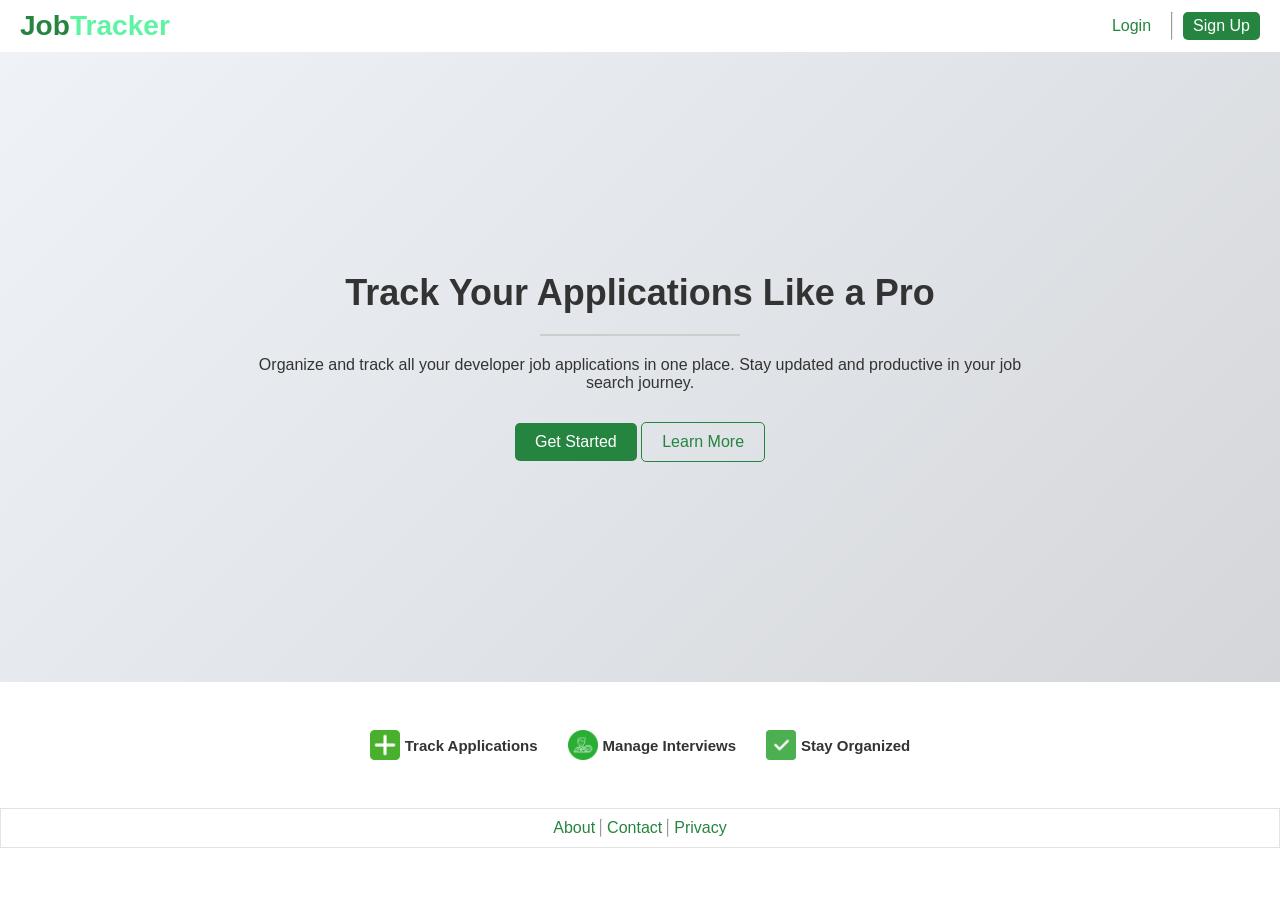
==== index.html @ 392c32ae "Initial commit" ====
<!DOCTYPE html>
<html lang="en">

<head>
    <meta charset="UTF-8">
    <meta name="viewport" content="width=device-width, initial-scale=1.0">
    <title>Developer Job Tracker</title>
    <link rel="stylesheet" href="job.css">
</head>

<body>

    <!-- Header Section -->

    <header class="logo-header">
        <div class="logo">
            <h3 class="logo1">Job</h3>
            <h3 class="logo2">Tracker</h3>
        </div>

        <div class="signup-login">
            <button class="login"><a href="login.html">Login</a></button>
            <hr>
            <button class="sign-up"><a href="signup.html">Sign Up</a></button>
        </div>
    </header>

    <!-- Body Content Section -->

    <section class="body-content">
        <div class="content">
            <h1 class="page-title">Track Your Applications Like a Pro</h1>
            <hr class="hr-title">
            <p class="para">Organize and track all your developer job applications in one place. Stay updated and
                productive in your job search journey.</p>
            <button class="get-started">Get Started</button>
            <button class="learn-more">Learn More</button>
        </div>
    </section>

    <!-- Features Section -->

    <section class="features-list">
        <div class="features">
            <div class="feat1">
                <img src="square.png" alt="Feature Icon">
                <h2 class="feat">Track Applications</h2>
            </div>

            <div class="feat1">
                <img src="approval.png" alt="Feature Icon">
                <h2 class="feat">Manage Interviews</h2>
            </div>

            <div class="feat1">
                <img src="check.png" alt="Feature Icon">
                <h2 class="feat">Stay Organized</h2>
            </div>
        </div>
    </section>

    <!-- Footer Section -->

    <footer>
        <a href="#" class="footer-link">About</a>
        <hr>
        <a href="#" class="footer-link">Contact</a>
        <hr>
        <a href="#" class="footer-link">Privacy</a>
    </footer>
</body>

</html>
---- job.css ----
* {
    margin: 0;
    padding: 0;
    box-sizing: border-box;
}

body {
    font-family: Arial, Helvetica, sans-serif;
    background-color: white;
    color: #333;
}

/* Header Styles */

.logo-header {
    background-color: white;
    color: rgb(13, 13, 13);
    padding: 10px 20px;
    display: flex;
    justify-content: space-between;
    align-items: center;
}

.logo {
    font-size: 24px;
    display: flex;
}

.logo1 {
    color: #258540;
    font-weight: bold;
}

.logo2 {
    color: #5ef4a2;
    font-weight: bold;
}


/* Navigation Styles */

.signup-login {
    display: flex;
    gap: 10px;
    margin-left: auto;
}

.login {
    background-color: transparent;
    color: #333;
    border: none;
    padding: 5px 10px;
    cursor: pointer;
    font-size: 16px;
}

.sign-up {
    background-color: #258540;
    color: #fff;
    border: none;
    padding: 5px 10px;
    cursor: pointer;
    border-radius: 5px;
    font-size: 16px;
}

.sign-up a {
    color: #fff;
    text-decoration: none;
}

/* Body Content Styles */

.body-content {
    padding: 20px;
    background: linear-gradient(135deg, #eff3f7, #d4d6da);
    min-height: 70vh;
    display: flex;
    align-items: center;
    justify-content: center;
}

.page-title {
    font-size: 36px;
    justify-content: center;
    align-items: center;
    display: flex;
}

.hr-title {
    width: 200px;
    margin: 20px auto;
    border: 1px solid #cbcecb;
}

.content {
    max-width: 800px;
    margin: 0 auto;
    text-align: center;
}

.para {
    font-size: 16px;
    margin-top: 20px;
    justify-content: center;
    align-items: center;
    display: flex;
}

/* Buttons Styles */

.get-started {
    background-color: #258540;
    color: #fff;
    border: none;
    padding: 10px 20px;
    cursor: pointer;
    border-radius: 5px;
    font-size: 16px;
    margin-top: 30px;
}

.learn-more {
    background-color: transparent;
    color: #258540;
    border: 1px solid #258540;
    padding: 10px 20px;
    cursor: pointer;
    border-radius: 5px;
    font-size: 16px;
    margin-top: 30px;
}


/* Features Section Styles */
.features-list {
    display: flex;
    justify-content: center;
    background: #fff;
    padding: 10px 20px;
    align-items: center;
    height: 14vh;
}

.features {
    display: flex;
    justify-content: center;
    gap: 30px;
    align-items: center;
    font-size: 10px;
}

.feat1 {
    display: flex;
    align-items: center;
    gap: 5px;
}

.feat1 img {
    width: 30px;
    height: 30px;
}

/* Footer Styles */

footer {
    background-color: #fff;
    color: #fff;
    text-align: center;
    padding: 10px 20px;
    border: 1px solid #e1e4e1;
    display: flex;
    justify-content: center;
    gap: 5px;
}

.footer-link {
    color: #258540;
    text-decoration: none;
}

/* The beginning of Signup Page Styles */

.signup-container {
    background-color: rgb(246, 249, 247);
    color: rgb(12, 12, 12);
    border-radius: 20px;
    width: 90%;
    max-width: 350px;
    margin: auto;
    text-align: center;
    box-shadow: 0 4px 8px rgba(0, 0, 0, 0.1);
}

.body {
    height: 100vh;
    display: flex;
    align-items: center;
    justify-content: center;
    background-color: #cac6c6;
}

.create-account {
    font-size: 24px;
    display: flex;
    justify-content: center;
    align-items: center;
    background-color: rgb(241, 240, 240);
    padding: 10px;
    border-top-right-radius: 20px;
    border-top-left-radius: 20px;
}

.full-name,
.email,
.password,
.confirm-password,
.date-applied,
.notes {
    width: 100%;
    padding: 10px 20px;
    display: flex;
    flex-direction: column;
}

.full-name input,
.email input,
.password input,
.confirm-password input,
.date-applied input,
.notes textarea {
    width: 100%;
    padding: 10px;
    border: 1px solid #ccc;
    border-radius: 5px;
}

label {
    display: flex;
    justify-content: flex-start;
    width: 100%;
}

.create-account-btn {
    background-color: #258540;
    color: #fff;
    border: none;
    padding: 10px 40px;
    cursor: pointer;
    border-radius: 5px;
    font-size: 16px;
    margin-top: 10px;
}

.create-account-btn:hover {
    background-color: #1e6b2c;
}

.already-have-account {
    margin-top: 10px;
    padding: 10px;
    border-top: 1px solid #ccc;
}

.already-have-account a {
    color: #258540;
    text-decoration: none;
}

a {
    color: #258540;
    text-decoration: none;
}

.forgot-password {
    margin-top: 10px;
    padding: 10px;
}

.login-btn {
    background-color: #258540;
    color: #fff;
    border: none;
    padding: 10px;
    cursor: pointer;
    border-radius: 5px;
    font-size: 16px;
    margin-top: 10px;
    width: 50%;
}

.save-job-btn {
    background-color: #258540;
    color: #fff;
    border: none;
    padding: 10px 40px;
    cursor: pointer;
    border-radius: 5px;
    margin-bottom: 10px;
}

.confirm-password select {
    width: 100%;
    padding: 10px;
    border: 1px solid #ccc;
    border-radius: 5px;
    background-color: #fff;
    font-size: 14px;
}


/* The beginning of Job Page Styles */

.search-box {
    display: flex;
}

.search-box input {
    width: 100%;
    padding: 5px 10px;
    border: 1px solid #ccc;
    border-radius: 5px 0 0 5px;
}

.search-box img {
    background-color: rgb(26, 189, 26);
    width: 30px;
    height: 30px;
    padding: 5px;
    border-radius: 0 5px 5px 0;
    cursor: pointer;
    border: none;
}

.job-header {
    display: flex;
    justify-content: space-between;
    align-items: center;
    background-color: blue;
    color: #fff;
    padding: 10px;
}

thead {
    background-color: rgb(217, 210, 210);
    border: 1px solid #e6e3e3;
}

table {
    width: 80%;
    border-collapse: collapse;
    margin: 10px auto;
}

th,
td {
    padding: 15px;
    border-bottom: 1px solid #e6e3e3;
    text-align: left;
}

.table-body {
    background-color: rgb(225, 220, 220);
}


/* The beginning of Dashboard Styles */

.welcome-page {
    background: linear-gradient(to right, #4a90e2, #357abd);
    color: white;
    display: flex;
    align-items: center;
    justify-content: space-between;
    padding: 10px 20px;
}

.welcome-logo {
    font-size: 24px;
    display: flex;
    font-weight: bold;
    align-items: center;
}

.welcome-tab a {
    color: white;
    text-decoration: none;
    margin-left: 10px;
    font-size: 16px;
}

.welcome-body {
    background-color: #f0f0f0;
}

.welcome-message {
    display: flex;
    justify-content: center;
    align-items: center;
    margin-top: 50px;
}

.welcome-message img {
    width: 30px;
    height: 30px;
    margin-left: 10px;
}

.welcome-info {
    display: flex;
    flex-wrap: wrap;
    justify-content: center;
    align-items: center;
    margin-top: 20px;
    width: 80%;
    margin-left: auto;
    margin-right: auto;
    gap: 20px;
}

.offers-rejected {
    display: flex;
    justify-content: center;
    align-items: center;
}

.divider {
    width: 1px;
    height: 40px;
    background-color: #ccc;
}

.total-application,
.interviews,
.offers-rejected {
    background-color: #fff;
    padding: 20px;
    border-radius: 10px;
    box-shadow: 0 4px 8px rgba(0, 0, 0, 0.1);
    width: 30%;
    min-width: 200px;
    flex: 1;
    transition: transform 0.2s;
}

.offers,
.rejected {
    margin: 0px 5px;
}

.total-application h3,
.interviews h3,
.offers-rejected h3 {
    font-size: 18px;
    margin-bottom: 10px;
}

.total-application p,
.interviews p,
.offers-rejected p {
    font-size: 18px;
    font-weight: bold;
}

.recent-application {
    display: flex;
    justify-content: space-between;
    align-items: center;
    background-color: #fff;
    padding: 10px;
    border-radius: 10px;
}

.recent-application button {
    background-color: #28a745;
    padding: 8px 20px;
    color: #fff;
    border: none;
    border-radius: 5px;
    cursor: pointer;
    transition: 0.3s;
}

.recent-application button:hover {
    background-color: #218838;
}

.recent-application-title {
    margin-top: 20px;
    width: 80%;
    margin-left: auto;
    margin-right: auto;
}

/* Errror Styles */

.email p,
.password p {
    color: rgb(227, 30, 30);
    font-size: 10px;
    display: flex;
    justify-content: left;
    align-items: center;

}

#success {
    position: fixed;
    top: 50%;
    left: 50%;
    transform: translate(-50%, -50%);
    background: none;
    color: #4CAF50;
    border-radius: 20px;
    display: none;
    font-size: 18px;
    text-align: center;
    z-index: 1000;
    animation: fadeInOut 5s ease-in-out;
    padding: 25px 40px;
}

.eye {
    position: absolute;
    right: 12px;
    top: 50%;
    transform: translateY(-50%);
    color: #999999;
    font-size: 18px;
    cursor: pointer;
}

.password {
    position: relative;
}

.password input {
    padding-right: 40px;
}

.input-wrapper {
    position: relative;
    width: 100%;
}

@keyframes fadeInOut {
    0% {
        opacity: 0;
        transform: translate(-50%, -60%);
    }

    10% {
        opacity: 1;
        transform: translate(-50%, -50%);

    }

    90% {
        opacity: 1;
        transform: translate(-50%, -50%);
    }

    100% {
        opacity: 0;
        transform: translate(-50%, -60%);
    }
}
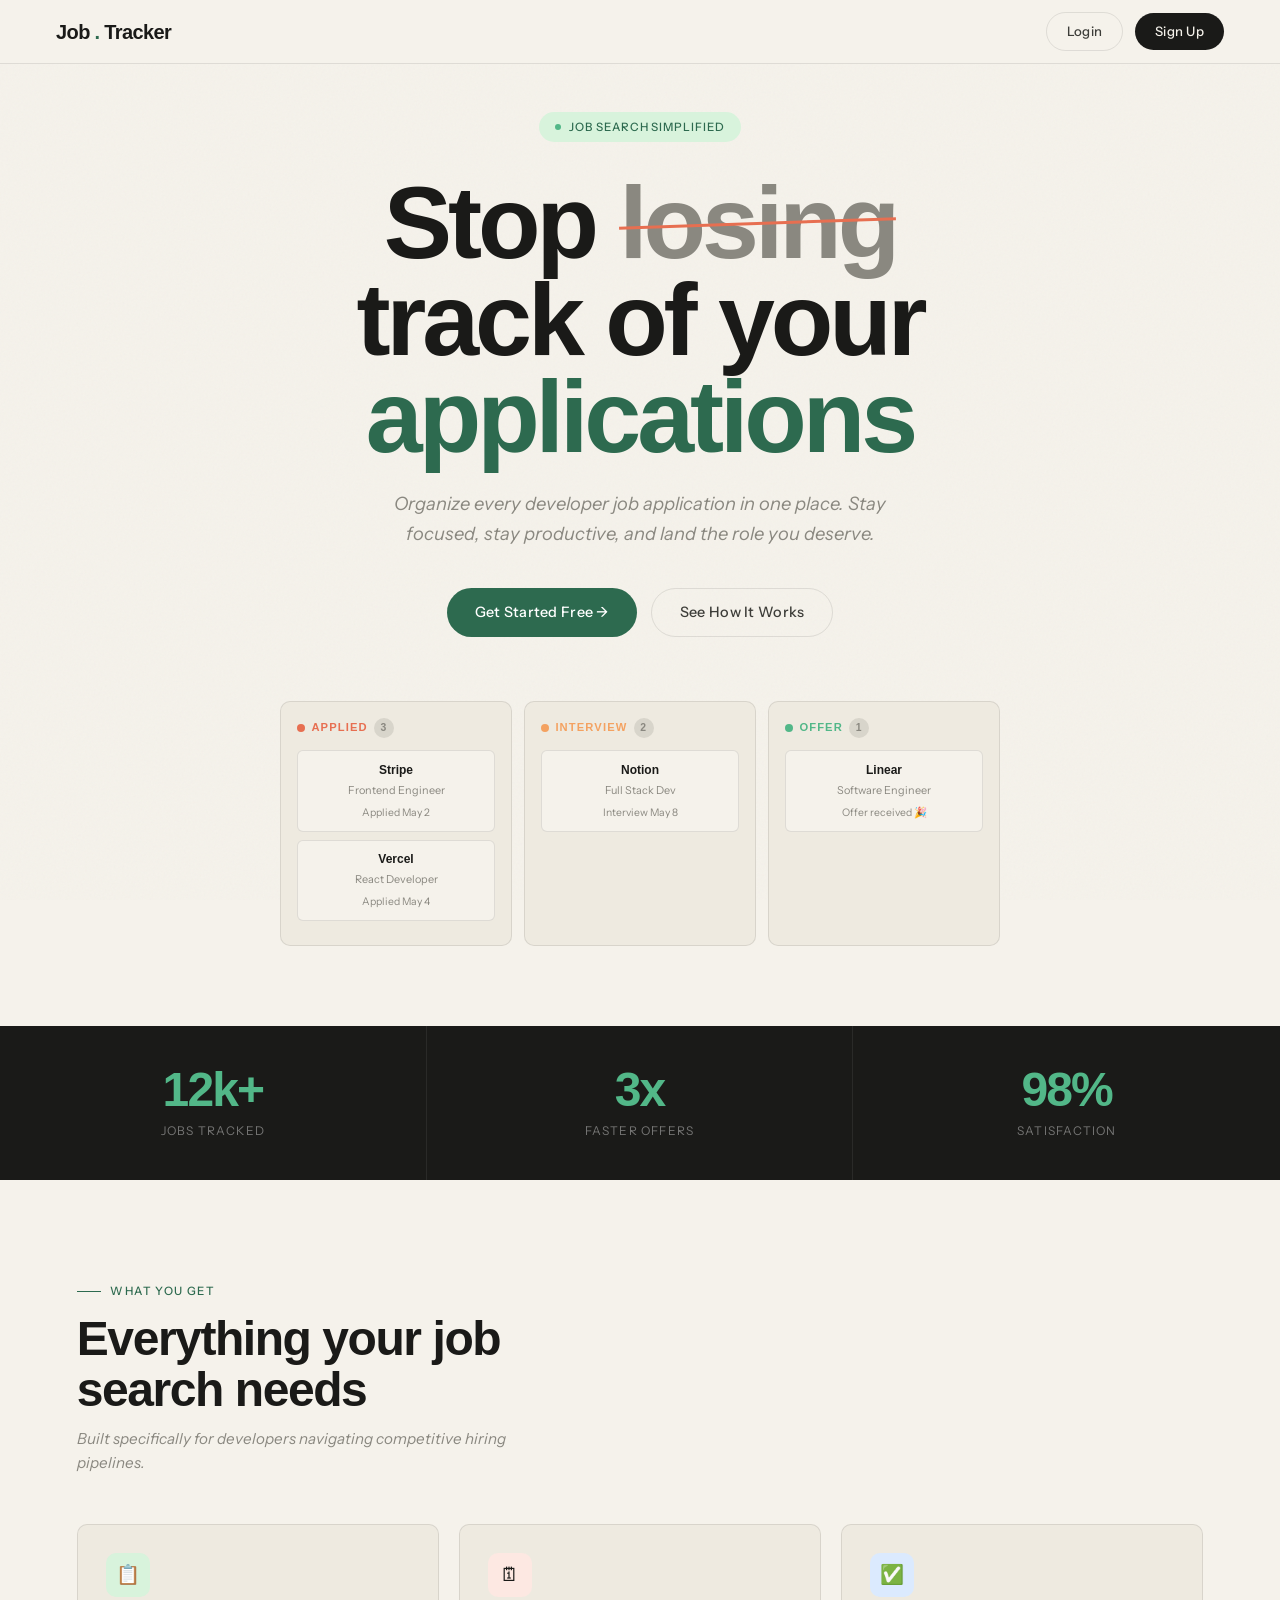
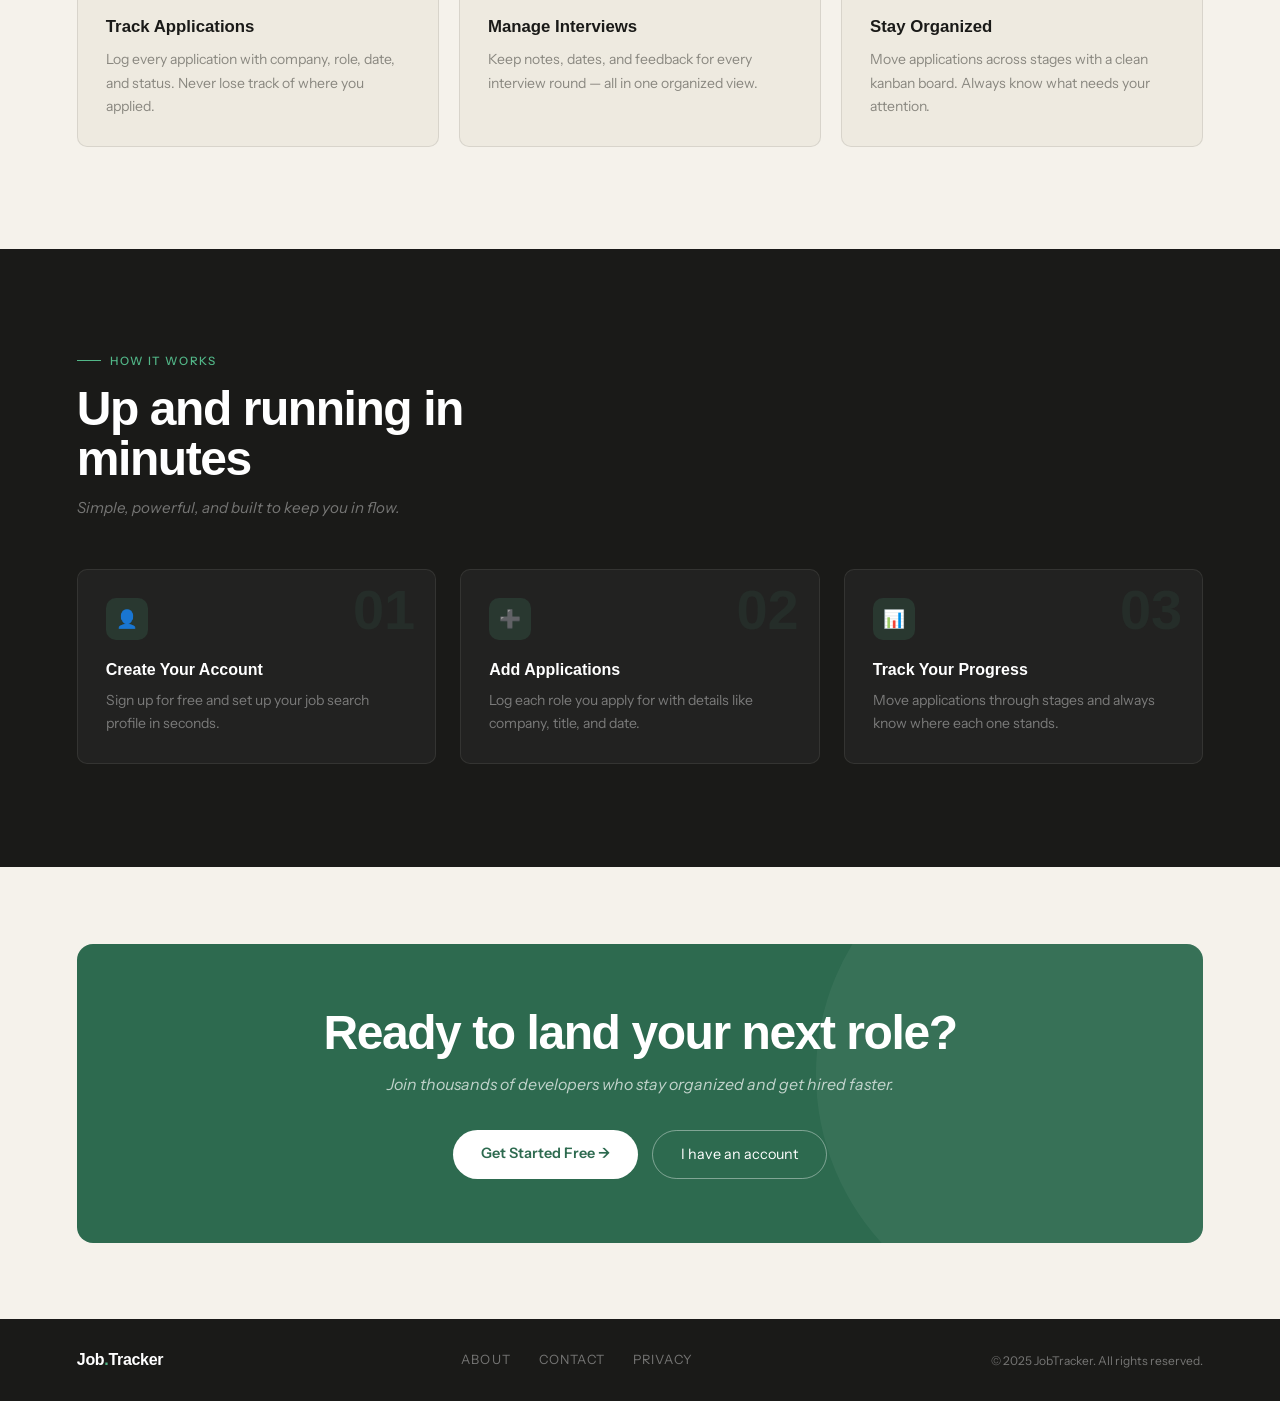
==== commit 0e5d1035: "Landing page revamp" ====
--- a/index.html
+++ b/index.html
@@ -2,72 +2,956 @@
 <html lang="en">
 
 <head>
-    <meta charset="UTF-8">
-    <meta name="viewport" content="width=device-width, initial-scale=1.0">
-    <title>Developer Job Tracker</title>
-    <link rel="stylesheet" href="job.css">
+    <meta charset="UTF-8" />
+    <meta name="viewport" content="width=device-width, initial-scale=1.0" />
+    <title>JobTracker — Track Your Applications Like a Pro</title>
+    <link rel="preconnect" href="https://fonts.googleapis.com" />
+    <link rel="preconnect" href="https://fonts.gstatic.com" crossorigin />
+    <link
+        href="https://fonts.googleapis.com/css2?family=Cabinet+Grotesk:wght@400;500;700;800;900&family=Instrument+Sans:ital,wght@0,400;0,500;1,400&display=swap"
+        rel="stylesheet" />
+    <style>
+        *,
+        *::before,
+        *::after {
+            box-sizing: border-box;
+            margin: 0;
+            padding: 0;
+        }
+
+        :root {
+            --bg: #f5f2eb;
+            --bg-card: #eeeae0;
+            --ink: #1a1a18;
+            --ink-mid: #3d3d39;
+            --muted: #8a8880;
+            --green: #2d6a4f;
+            --green-lt: #52b788;
+            --green-pale: #d8f3dc;
+            --amber: #e76f51;
+            --border: rgba(26, 26, 24, 0.10);
+            --ff-head: 'Cabinet Grotesk', sans-serif;
+            --ff-body: 'Instrument Sans', sans-serif;
+            --radius: 10px;
+        }
+
+        html {
+            scroll-behavior: smooth;
+        }
+
+        body {
+            background: var(--bg);
+            color: var(--ink);
+            font-family: var(--ff-body);
+            font-size: 16px;
+            line-height: 1.6;
+            overflow-x: hidden;
+        }
+
+        /* ── NOISE TEXTURE ── */
+        body::before {
+            content: '';
+            position: fixed;
+            inset: 0;
+            z-index: 0;
+            pointer-events: none;
+            background-image: url("data:image/svg+xml,%3Csvg viewBox='0 0 512 512' xmlns='http://www.w3.org/2000/svg'%3E%3Cfilter id='n'%3E%3CfeTurbulence type='fractalNoise' baseFrequency='0.8' numOctaves='4' stitchTiles='stitch'/%3E%3C/filter%3E%3Crect width='100%25' height='100%25' filter='url(%23n)' opacity='0.03'/%3E%3C/svg%3E");
+        }
+
+        /* ── FADE-UP ANIMATION ── */
+        .reveal {
+            opacity: 0;
+            transform: translateY(28px);
+            transition: opacity 0.7s ease, transform 0.7s ease;
+        }
+
+        .reveal.in {
+            opacity: 1;
+            transform: none;
+        }
+
+        /* ════════════════════ NAV ════════════════════ */
+        nav {
+            position: fixed;
+            top: 0;
+            left: 0;
+            right: 0;
+            z-index: 200;
+            display: flex;
+            align-items: center;
+            justify-content: space-between;
+            padding: 0 clamp(1.25rem, 5vw, 3.5rem);
+            height: 64px;
+            background: rgba(245, 242, 235, 0.85);
+            backdrop-filter: blur(14px);
+            border-bottom: 1px solid var(--border);
+        }
+
+        .nav-logo {
+            font-family: var(--ff-head);
+            font-weight: 900;
+            font-size: 1.25rem;
+            letter-spacing: -0.03em;
+            color: var(--ink);
+            text-decoration: none;
+            display: flex;
+            align-items: center;
+            gap: 0.3rem;
+        }
+
+        .nav-logo .dot {
+            color: var(--green);
+        }
+
+        .nav-actions {
+            display: flex;
+            align-items: center;
+            gap: 0.75rem;
+        }
+
+        .btn {
+            font-family: var(--ff-body);
+            font-size: 0.82rem;
+            font-weight: 500;
+            letter-spacing: 0.02em;
+            padding: 0.5rem 1.25rem;
+            border-radius: 100px;
+            border: none;
+            cursor: pointer;
+            text-decoration: none;
+            display: inline-flex;
+            align-items: center;
+            gap: 0.4rem;
+            transition: all 0.2s;
+        }
+
+        .btn-outline {
+            background: transparent;
+            border: 1px solid var(--border);
+            color: var(--ink-mid);
+        }
+
+        .btn-outline:hover {
+            border-color: var(--ink);
+            color: var(--ink);
+        }
+
+        .btn-solid {
+            background: var(--ink);
+            color: var(--bg);
+        }
+
+        .btn-solid:hover {
+            background: var(--green);
+            transform: translateY(-1px);
+        }
+
+        .btn-green {
+            background: var(--green);
+            color: #fff;
+            font-size: 0.9rem;
+            padding: 0.75rem 1.75rem;
+        }
+
+        .btn-green:hover {
+            background: #245840;
+            transform: translateY(-2px);
+            box-shadow: 0 8px 24px rgba(45, 106, 79, 0.3);
+        }
+
+        .btn-ghost-lg {
+            background: transparent;
+            border: 1px solid var(--border);
+            color: var(--ink-mid);
+            font-size: 0.9rem;
+            padding: 0.75rem 1.75rem;
+        }
+
+        .btn-ghost-lg:hover {
+            border-color: var(--ink);
+            color: var(--ink);
+        }
+
+        /* ════════════════════ HERO ════════════════════ */
+        .hero {
+            min-height: 100vh;
+            display: flex;
+            flex-direction: column;
+            align-items: center;
+            justify-content: center;
+            text-align: center;
+            padding: 7rem clamp(1.25rem, 6vw, 5rem) 5rem;
+            position: relative;
+            z-index: 1;
+        }
+
+        .hero-tag {
+            display: inline-flex;
+            align-items: center;
+            gap: 0.5rem;
+            background: var(--green-pale);
+            color: var(--green);
+            font-size: 0.72rem;
+            font-weight: 500;
+            letter-spacing: 0.08em;
+            text-transform: uppercase;
+            padding: 0.35rem 1rem;
+            border-radius: 100px;
+            margin-bottom: 2rem;
+            animation: fadeDown 0.6s ease both;
+        }
+
+        .hero-tag-dot {
+            width: 6px;
+            height: 6px;
+            border-radius: 50%;
+            background: var(--green-lt);
+            animation: blink 2s infinite;
+        }
+
+        @keyframes blink {
+
+            0%,
+            100% {
+                opacity: 1
+            }
+
+            50% {
+                opacity: 0.2
+            }
+        }
+
+        @keyframes fadeDown {
+            from {
+                opacity: 0;
+                transform: translateY(-12px)
+            }
+
+            to {
+                opacity: 1;
+                transform: none
+            }
+        }
+
+        .hero-title {
+            font-family: var(--ff-head);
+            font-weight: 900;
+            font-size: clamp(2.8rem, 8vw, 6.5rem);
+            line-height: 0.95;
+            letter-spacing: -0.04em;
+            color: var(--ink);
+            max-width: 12ch;
+            margin: 0 auto 1.5rem;
+            animation: fadeUp 0.7s 0.1s ease both;
+        }
+
+        .hero-title .accent {
+            color: var(--green);
+        }
+
+        .hero-title .strike {
+            position: relative;
+            display: inline-block;
+            color: var(--muted);
+        }
+
+        .hero-title .strike::after {
+            content: '';
+            position: absolute;
+            top: 50%;
+            left: 0;
+            right: 0;
+            height: 3px;
+            background: var(--amber);
+            transform: rotate(-2deg);
+        }
+
+        @keyframes fadeUp {
+            from {
+                opacity: 0;
+                transform: translateY(20px)
+            }
+
+            to {
+                opacity: 1;
+                transform: none
+            }
+        }
+
+        .hero-sub {
+            font-size: clamp(1rem, 2vw, 1.15rem);
+            color: var(--muted);
+            max-width: 46ch;
+            margin: 0 auto 2.5rem;
+            font-style: italic;
+            animation: fadeUp 0.7s 0.2s ease both;
+        }
+
+        .hero-btns {
+            display: flex;
+            gap: 0.875rem;
+            justify-content: center;
+            flex-wrap: wrap;
+            margin-bottom: 4rem;
+            animation: fadeUp 0.7s 0.3s ease both;
+        }
+
+        /* mini kanban preview */
+        .hero-preview {
+            width: 100%;
+            max-width: 720px;
+            margin: 0 auto;
+            display: grid;
+            grid-template-columns: repeat(3, 1fr);
+            gap: 12px;
+            animation: fadeUp 0.8s 0.4s ease both;
+        }
+
+        .kanban-col {
+            background: var(--bg-card);
+            border: 1px solid var(--border);
+            border-radius: var(--radius);
+            padding: 1rem;
+        }
+
+        .kanban-col-head {
+            font-family: var(--ff-head);
+            font-size: 0.7rem;
+            font-weight: 700;
+            text-transform: uppercase;
+            letter-spacing: 0.1em;
+            margin-bottom: 0.75rem;
+            display: flex;
+            align-items: center;
+            gap: 0.4rem;
+        }
+
+        .kanban-col-head .badge {
+            background: var(--border);
+            font-size: 0.65rem;
+            padding: 0.1rem 0.4rem;
+            border-radius: 100px;
+            color: var(--muted);
+        }
+
+        .k-card {
+            background: var(--bg);
+            border: 1px solid var(--border);
+            border-radius: 6px;
+            padding: 0.6rem 0.75rem;
+            margin-bottom: 0.5rem;
+            font-size: 0.75rem;
+        }
+
+        .k-card-co {
+            font-weight: 600;
+            color: var(--ink);
+            font-family: var(--ff-head);
+        }
+
+        .k-card-role {
+            color: var(--muted);
+            font-size: 0.68rem;
+            margin-top: 0.1rem;
+        }
+
+        .k-card-date {
+            color: var(--muted);
+            font-size: 0.65rem;
+            margin-top: 0.35rem;
+        }
+
+        .k-dot {
+            width: 8px;
+            height: 8px;
+            border-radius: 50%;
+            flex-shrink: 0;
+        }
+
+        /* ════════════════════ STATS ════════════════════ */
+        .stats {
+            background: var(--ink);
+            display: grid;
+            grid-template-columns: repeat(3, 1fr);
+            position: relative;
+            z-index: 1;
+        }
+
+        .stat {
+            padding: 2.5rem 2rem;
+            text-align: center;
+            border-right: 1px solid rgba(255, 255, 255, 0.07);
+        }
+
+        .stat:last-child {
+            border-right: none;
+        }
+
+        .stat-num {
+            font-family: var(--ff-head);
+            font-weight: 900;
+            font-size: clamp(2rem, 4vw, 3rem);
+            color: var(--green-lt);
+            letter-spacing: -0.04em;
+            line-height: 1;
+        }
+
+        .stat-label {
+            font-size: 0.75rem;
+            color: rgba(255, 255, 255, 0.4);
+            text-transform: uppercase;
+            letter-spacing: 0.1em;
+            margin-top: 0.4rem;
+        }
+
+        /* ════════════════════ FEATURES ════════════════════ */
+        .features {
+            padding: clamp(4rem, 8vw, 7rem) clamp(1.25rem, 6vw, 5rem);
+            position: relative;
+            z-index: 1;
+        }
+
+        .section-label {
+            font-size: 0.72rem;
+            font-weight: 500;
+            text-transform: uppercase;
+            letter-spacing: 0.12em;
+            color: var(--green);
+            display: flex;
+            align-items: center;
+            gap: 0.6rem;
+            margin-bottom: 0.85rem;
+        }
+
+        .section-label::before {
+            content: '';
+            display: block;
+            width: 24px;
+            height: 1px;
+            background: var(--green);
+        }
+
+        .section-title {
+            font-family: var(--ff-head);
+            font-weight: 900;
+            font-size: clamp(2rem, 4vw, 3rem);
+            letter-spacing: -0.03em;
+            color: var(--ink);
+            max-width: 20ch;
+            line-height: 1.05;
+            margin-bottom: 0.75rem;
+        }
+
+        .section-sub {
+            color: var(--muted);
+            font-size: 0.95rem;
+            max-width: 46ch;
+            font-style: italic;
+            margin-bottom: 3rem;
+        }
+
+        .feat-grid {
+            display: grid;
+            grid-template-columns: repeat(auto-fit, minmax(240px, 1fr));
+            gap: 1.25rem;
+        }
+
+        .feat-card {
+            background: var(--bg-card);
+            border: 1px solid var(--border);
+            border-radius: var(--radius);
+            padding: 1.75rem;
+            transition: transform 0.25s, box-shadow 0.25s;
+        }
+
+        .feat-card:hover {
+            transform: translateY(-5px);
+            box-shadow: 0 16px 40px rgba(26, 26, 24, 0.08);
+        }
+
+        .feat-icon {
+            width: 44px;
+            height: 44px;
+            border-radius: 10px;
+            display: flex;
+            align-items: center;
+            justify-content: center;
+            font-size: 1.2rem;
+            margin-bottom: 1.1rem;
+        }
+
+        .feat-icon.green {
+            background: var(--green-pale);
+        }
+
+        .feat-icon.amber {
+            background: #fde8e2;
+        }
+
+        .feat-icon.blue {
+            background: #dbeafe;
+        }
+
+        .feat-name {
+            font-family: var(--ff-head);
+            font-weight: 800;
+            font-size: 1.05rem;
+            color: var(--ink);
+            margin-bottom: 0.45rem;
+        }
+
+        .feat-desc {
+            font-size: 0.875rem;
+            color: var(--muted);
+            line-height: 1.65;
+        }
+
+        /* ════════════════════ HOW IT WORKS ════════════════════ */
+        .how {
+            background: var(--ink);
+            color: #fff;
+            padding: clamp(4rem, 8vw, 7rem) clamp(1.25rem, 6vw, 5rem);
+            position: relative;
+            z-index: 1;
+        }
+
+        .how .section-label {
+            color: var(--green-lt);
+        }
+
+        .how .section-label::before {
+            background: var(--green-lt);
+        }
+
+        .how .section-title {
+            color: #fff;
+        }
+
+        .how .section-sub {
+            color: rgba(255, 255, 255, 0.4);
+        }
+
+        .steps-grid {
+            display: grid;
+            grid-template-columns: repeat(auto-fit, minmax(200px, 1fr));
+            gap: 1.5rem;
+            margin-top: 3rem;
+        }
+
+        .step {
+            background: rgba(255, 255, 255, 0.04);
+            border: 1px solid rgba(255, 255, 255, 0.08);
+            border-radius: var(--radius);
+            padding: 1.75rem;
+            position: relative;
+            transition: background 0.25s;
+        }
+
+        .step:hover {
+            background: rgba(255, 255, 255, 0.07);
+        }
+
+        .step-num {
+            font-family: var(--ff-head);
+            font-weight: 900;
+            font-size: 3.5rem;
+            color: rgba(82, 183, 136, 0.08);
+            position: absolute;
+            top: 0.75rem;
+            right: 1.25rem;
+            line-height: 1;
+            pointer-events: none;
+        }
+
+        .step-icon {
+            width: 42px;
+            height: 42px;
+            border-radius: 10px;
+            background: rgba(82, 183, 136, 0.15);
+            color: var(--green-lt);
+            display: flex;
+            align-items: center;
+            justify-content: center;
+            font-size: 1.1rem;
+            margin-bottom: 1.1rem;
+        }
+
+        .step-title {
+            font-family: var(--ff-head);
+            font-weight: 800;
+            font-size: 1rem;
+            color: #fff;
+            margin-bottom: 0.4rem;
+        }
+
+        .step-desc {
+            font-size: 0.875rem;
+            color: rgba(255, 255, 255, 0.4);
+            line-height: 1.65;
+        }
+
+        /* ════════════════════ CTA ════════════════════ */
+        .cta-wrap {
+            padding: clamp(3rem, 6vw, 5rem) clamp(1.25rem, 6vw, 5rem);
+            position: relative;
+            z-index: 1;
+        }
+
+        .cta-box {
+            background: var(--green);
+            border-radius: 16px;
+            padding: clamp(2.5rem, 5vw, 4.5rem) clamp(2rem, 5vw, 4rem);
+            text-align: center;
+            position: relative;
+            overflow: hidden;
+        }
+
+        .cta-box::before {
+            content: '';
+            position: absolute;
+            top: -40%;
+            right: -10%;
+            width: 500px;
+            height: 500px;
+            border-radius: 50%;
+            background: rgba(255, 255, 255, 0.05);
+            pointer-events: none;
+        }
+
+        .cta-title {
+            font-family: var(--ff-head);
+            font-weight: 900;
+            font-size: clamp(1.8rem, 4vw, 3rem);
+            letter-spacing: -0.03em;
+            color: #fff;
+            margin-bottom: 0.875rem;
+            line-height: 1.05;
+        }
+
+        .cta-sub {
+            color: rgba(255, 255, 255, 0.7);
+            font-style: italic;
+            margin-bottom: 2rem;
+        }
+
+        .cta-btns {
+            display: flex;
+            gap: 0.875rem;
+            justify-content: center;
+            flex-wrap: wrap;
+        }
+
+        .btn-white {
+            background: #fff;
+            color: var(--green);
+            font-family: var(--ff-body);
+            font-size: 0.9rem;
+            font-weight: 600;
+            padding: 0.75rem 1.75rem;
+            border-radius: 100px;
+            border: none;
+            cursor: pointer;
+            text-decoration: none;
+            transition: all 0.2s;
+        }
+
+        .btn-white:hover {
+            background: var(--bg);
+            transform: translateY(-2px);
+            box-shadow: 0 8px 24px rgba(0, 0, 0, 0.2);
+        }
+
+        .btn-white-outline {
+            background: transparent;
+            color: #fff;
+            border: 1px solid rgba(255, 255, 255, 0.4);
+            font-family: var(--ff-body);
+            font-size: 0.9rem;
+            padding: 0.75rem 1.75rem;
+            border-radius: 100px;
+            cursor: pointer;
+            text-decoration: none;
+            transition: all 0.2s;
+        }
+
+        .btn-white-outline:hover {
+            border-color: #fff;
+            background: rgba(255, 255, 255, 0.08);
+        }
+
+        /* ════════════════════ FOOTER ════════════════════ */
+        footer {
+            background: var(--ink);
+            color: rgba(255, 255, 255, 0.4);
+            display: flex;
+            align-items: center;
+            justify-content: space-between;
+            flex-wrap: wrap;
+            gap: 1rem;
+            padding: 1.75rem clamp(1.25rem, 6vw, 5rem);
+            position: relative;
+            z-index: 1;
+        }
+
+        .footer-logo {
+            font-family: var(--ff-head);
+            font-weight: 900;
+            font-size: 1rem;
+            color: #fff;
+            text-decoration: none;
+            letter-spacing: -0.02em;
+        }
+
+        .footer-logo .dot {
+            color: var(--green-lt);
+        }
+
+        .footer-links {
+            display: flex;
+            gap: 1.75rem;
+            flex-wrap: wrap;
+        }
+
+        .footer-links a {
+            color: rgba(255, 255, 255, 0.4);
+            text-decoration: none;
+            font-size: 0.8rem;
+            text-transform: uppercase;
+            letter-spacing: 0.08em;
+            transition: color 0.2s;
+        }
+
+        .footer-links a:hover {
+            color: var(--green-lt);
+        }
+
+        .footer-copy {
+            font-size: 0.75rem;
+        }
+
+        /* ════════════════════ RESPONSIVE ════════════════════ */
+        @media (max-width: 640px) {
+            .hero-preview {
+                grid-template-columns: 1fr;
+            }
+
+            .hero-preview .kanban-col:not(:first-child) {
+                display: none;
+            }
+
+            .stats {
+                grid-template-columns: 1fr;
+            }
+
+            .stat {
+                border-right: none;
+                border-bottom: 1px solid rgba(255, 255, 255, 0.07);
+            }
+
+            .stat:last-child {
+                border-bottom: none;
+            }
+
+            .hero-btns {
+                flex-direction: column;
+                align-items: center;
+            }
+
+            .btn-green,
+            .btn-ghost-lg {
+                width: 100%;
+                justify-content: center;
+            }
+
+            footer {
+                flex-direction: column;
+                align-items: flex-start;
+            }
+
+            .nav-actions .btn-outline {
+                display: none;
+            }
+        }
+    </style>
 </head>
 
 <body>
 
-    <!-- Header Section -->
-
-    <header class="logo-header">
-        <div class="logo">
-            <h3 class="logo1">Job</h3>
-            <h3 class="logo2">Tracker</h3>
-        </div>
-
-        <div class="signup-login">
-            <button class="login"><a href="login.html">Login</a></button>
-            <hr>
-            <button class="sign-up"><a href="signup.html">Sign Up</a></button>
-        </div>
-    </header>
-
-    <!-- Body Content Section -->
-
-    <section class="body-content">
-        <div class="content">
-            <h1 class="page-title">Track Your Applications Like a Pro</h1>
-            <hr class="hr-title">
-            <p class="para">Organize and track all your developer job applications in one place. Stay updated and
-                productive in your job search journey.</p>
-            <button class="get-started">Get Started</button>
-            <button class="learn-more">Learn More</button>
+    <!-- NAV -->
+    <nav>
+        <a href="#" class="nav-logo">Job<span class="dot">.</span>Tracker</a>
+        <div class="nav-actions">
+            <a href="login.html" class="btn btn-outline">Login</a>
+            <a href="signup.html" class="btn btn-solid">Sign Up</a>
+        </div>
+    </nav>
+
+    <!-- HERO -->
+    <section class="hero">
+        <div class="hero-tag">
+            <div class="hero-tag-dot"></div>
+            Job Search Simplified
+        </div>
+        <h1 class="hero-title">
+            Stop <span class="strike">losing</span><br>
+            track of your <span class="accent">applications</span>
+        </h1>
+        <p class="hero-sub">
+            Organize every developer job application in one place. Stay focused,
+            stay productive, and land the role you deserve.
+        </p>
+        <div class="hero-btns">
+            <a href="signup.html" class="btn btn-green">Get Started Free →</a>
+            <a href="#features" class="btn btn-ghost-lg">See How It Works</a>
+        </div>
+
+        <!-- Kanban Preview -->
+        <div class="hero-preview">
+            <div class="kanban-col">
+                <div class="kanban-col-head" style="color:#e76f51">
+                    <div class="k-dot" style="background:#e76f51"></div> Applied
+                    <span class="badge">3</span>
+                </div>
+                <div class="k-card">
+                    <div class="k-card-co">Stripe</div>
+                    <div class="k-card-role">Frontend Engineer</div>
+                    <div class="k-card-date">Applied May 2</div>
+                </div>
+                <div class="k-card">
+                    <div class="k-card-co">Vercel</div>
+                    <div class="k-card-role">React Developer</div>
+                    <div class="k-card-date">Applied May 4</div>
+                </div>
+            </div>
+            <div class="kanban-col">
+                <div class="kanban-col-head" style="color:#f4a261">
+                    <div class="k-dot" style="background:#f4a261"></div> Interview
+                    <span class="badge">2</span>
+                </div>
+                <div class="k-card">
+                    <div class="k-card-co">Notion</div>
+                    <div class="k-card-role">Full Stack Dev</div>
+                    <div class="k-card-date">Interview May 8</div>
+                </div>
+            </div>
+            <div class="kanban-col">
+                <div class="kanban-col-head" style="color:#52b788">
+                    <div class="k-dot" style="background:#52b788"></div> Offer
+                    <span class="badge">1</span>
+                </div>
+                <div class="k-card">
+                    <div class="k-card-co">Linear</div>
+                    <div class="k-card-role">Software Engineer</div>
+                    <div class="k-card-date">Offer received 🎉</div>
+                </div>
+            </div>
         </div>
     </section>
 
-    <!-- Features Section -->
-
-    <section class="features-list">
-        <div class="features">
-            <div class="feat1">
-                <img src="square.png" alt="Feature Icon">
-                <h2 class="feat">Track Applications</h2>
+    <!-- STATS -->
+    <div class="stats reveal">
+        <div class="stat">
+            <div class="stat-num">12k+</div>
+            <div class="stat-label">Jobs Tracked</div>
+        </div>
+        <div class="stat">
+            <div class="stat-num">3x</div>
+            <div class="stat-label">Faster Offers</div>
+        </div>
+        <div class="stat">
+            <div class="stat-num">98%</div>
+            <div class="stat-label">Satisfaction</div>
+        </div>
+    </div>
+
+    <!-- FEATURES -->
+    <section class="features" id="features">
+        <div class="reveal">
+            <div class="section-label">What You Get</div>
+            <h2 class="section-title">Everything your job search needs</h2>
+            <p class="section-sub">Built specifically for developers navigating competitive hiring pipelines.</p>
+            <div class="feat-grid">
+                <div class="feat-card">
+                    <div class="feat-icon green">📋</div>
+                    <div class="feat-name">Track Applications</div>
+                    <div class="feat-desc">Log every application with company, role, date, and status. Never lose track
+                        of where you applied.</div>
+                </div>
+                <div class="feat-card">
+                    <div class="feat-icon amber">🗓</div>
+                    <div class="feat-name">Manage Interviews</div>
+                    <div class="feat-desc">Keep notes, dates, and feedback for every interview round — all in one
+                        organized view.</div>
+                </div>
+                <div class="feat-card">
+                    <div class="feat-icon blue">✅</div>
+                    <div class="feat-name">Stay Organized</div>
+                    <div class="feat-desc">Move applications across stages with a clean kanban board. Always know what
+                        needs your attention.</div>
+                </div>
             </div>
-
-            <div class="feat1">
-                <img src="approval.png" alt="Feature Icon">
-                <h2 class="feat">Manage Interviews</h2>
+        </div>
+    </section>
+
+    <!-- HOW IT WORKS -->
+    <section class="how">
+        <div class="reveal">
+            <div class="section-label">How It Works</div>
+            <h2 class="section-title">Up and running in minutes</h2>
+            <p class="section-sub">Simple, powerful, and built to keep you in flow.</p>
+            <div class="steps-grid">
+                <div class="step">
+                    <div class="step-num">01</div>
+                    <div class="step-icon">👤</div>
+                    <div class="step-title">Create Your Account</div>
+                    <div class="step-desc">Sign up for free and set up your job search profile in seconds.</div>
+                </div>
+                <div class="step">
+                    <div class="step-num">02</div>
+                    <div class="step-icon">➕</div>
+                    <div class="step-title">Add Applications</div>
+                    <div class="step-desc">Log each role you apply for with details like company, title, and date.</div>
+                </div>
+                <div class="step">
+                    <div class="step-num">03</div>
+                    <div class="step-icon">📊</div>
+                    <div class="step-title">Track Your Progress</div>
+                    <div class="step-desc">Move applications through stages and always know where each one stands.</div>
+                </div>
             </div>
-
-            <div class="feat1">
-                <img src="check.png" alt="Feature Icon">
-                <h2 class="feat">Stay Organized</h2>
+        </div>
+    </section>
+
+    <!-- CTA -->
+    <div class="cta-wrap">
+        <div class="cta-box reveal">
+            <h2 class="cta-title">Ready to land your next role?</h2>
+            <p class="cta-sub">Join thousands of developers who stay organized and get hired faster.</p>
+            <div class="cta-btns">
+                <a href="signup.html" class="btn-white">Get Started Free →</a>
+                <a href="login.html" class="btn-white-outline">I have an account</a>
             </div>
         </div>
-    </section>
-
-    <!-- Footer Section -->
-
+    </div>
+
+    <!-- FOOTER -->
     <footer>
-        <a href="#" class="footer-link">About</a>
-        <hr>
-        <a href="#" class="footer-link">Contact</a>
-        <hr>
-        <a href="#" class="footer-link">Privacy</a>
+        <a href="#" class="footer-logo">Job<span class="dot">.</span>Tracker</a>
+        <div class="footer-links">
+            <a href="#">About</a>
+            <a href="#">Contact</a>
+            <a href="#">Privacy</a>
+        </div>
+        <div class="footer-copy">© 2025 JobTracker. All rights reserved.</div>
     </footer>
+
+    <script>
+        const els = document.querySelectorAll('.reveal');
+        const obs = new IntersectionObserver(entries => {
+            entries.forEach(e => { if (e.isIntersecting) e.target.classList.add('in'); });
+        }, { threshold: 0.1 });
+        els.forEach(el => obs.observe(el));
+    </script>
 </body>
 
 </html>
